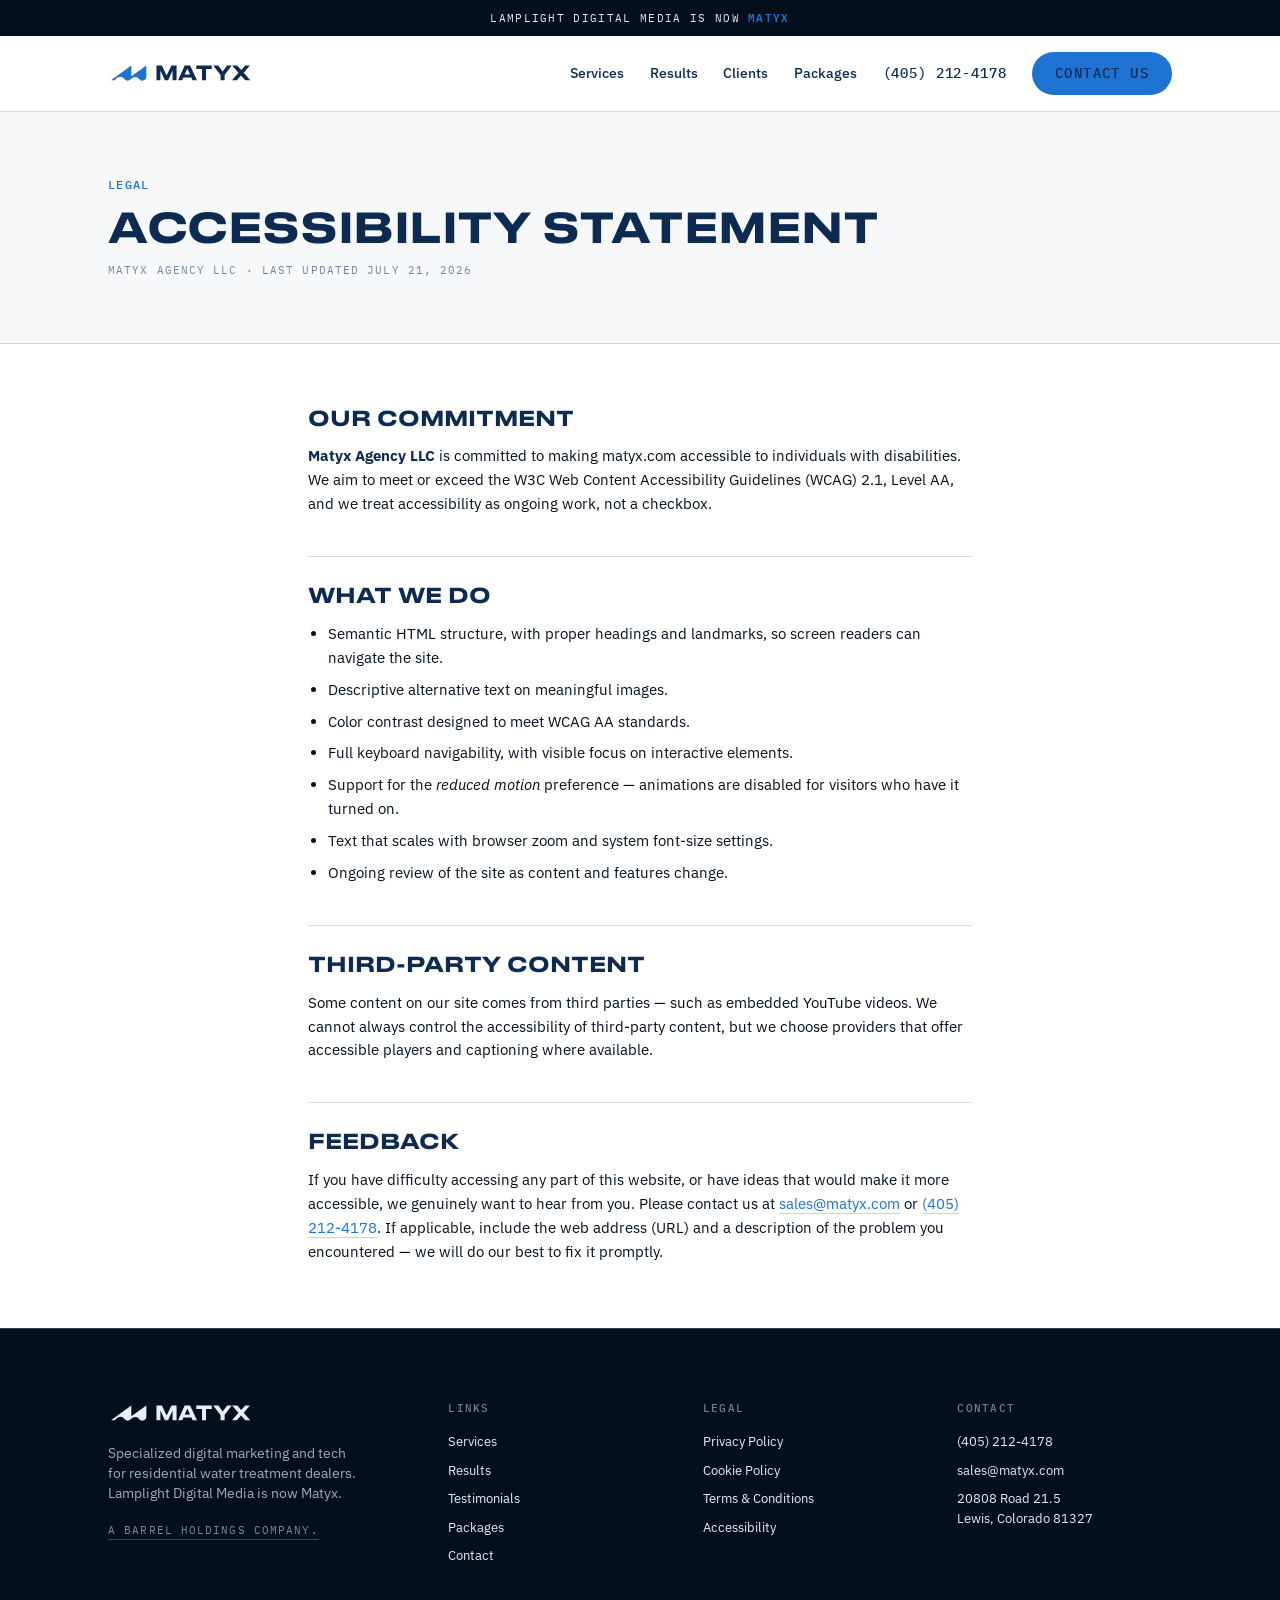
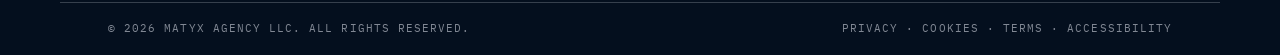
==== accessibility.html @ 0704d893 "Add files via upload" ====
<!DOCTYPE html>
<html lang="en">
<head>
<meta charset="UTF-8">
<meta name="viewport" content="width=device-width, initial-scale=1.0">
<title>Accessibility Statement — Matyx</title>
<meta name="description" content="Matyx Agency LLC's commitment to making matyx.com accessible to everyone.">
<link rel="canonical" href="https://matyxdm.github.io/matyx-landing-page/accessibility.html">
<meta name="theme-color" content="#0D2B52">
<meta property="og:type" content="website">
<meta property="og:site_name" content="Matyx">
<meta property="og:title" content="Accessibility Statement — Matyx">
<meta property="og:description" content="Matyx Agency LLC's commitment to making its website accessible to everyone.">
<meta property="og:url" content="https://matyxdm.github.io/matyx-landing-page/accessibility.html">
<meta property="og:image" content="https://matyxdm.github.io/matyx-landing-page/mom-daughter-green-island.jpg">
<meta name="twitter:card" content="summary_large_image">
<link rel="icon" type="image/svg+xml" href="icon.svg">
<link rel="preconnect" href="https://fonts.googleapis.com">
<link rel="preconnect" href="https://fonts.gstatic.com" crossorigin>
<link href="https://fonts.googleapis.com/css2?family=IBM+Plex+Sans:wght@400;500;600;700&family=IBM+Plex+Mono:wght@400;500;600&display=swap" rel="stylesheet">
<link rel="stylesheet" href="site.css">
</head>
<body>

<div class="announce">Lamplight Digital Media is now <em>Matyx</em></div>

<header class="nav">
  <input type="checkbox" id="navToggle" class="nav-toggle">
  <div class="nav-inner">
    <a class="nav-logo" href="index.html" aria-label="Matyx home"><img src="logo-primary.svg" alt="Matyx"></a>
    <nav class="nav-links" aria-label="Primary">
      <a href="index.html#services">Services</a>
      <a href="index.html#work">Results</a>
      <a href="index.html#testimonials">Clients</a>
      <a href="index.html#packages">Packages</a>
      <a class="nav-phone" href="tel:+14052124178">(405) 212-4178</a>
      <a class="btn btn-blue" href="contact.html">Contact Us</a>
    </nav>
    <label for="navToggle" class="nav-burger" aria-label="Toggle menu"><span></span><span></span><span></span></label>
  </div>
  <nav class="nav-menu" aria-label="Mobile">
    <a href="index.html#services">Services</a>
    <a href="index.html#work">Results</a>
    <a href="index.html#testimonials">Clients</a>
    <a href="index.html#packages">Packages</a>
    <a href="contact.html">Contact</a>
    <a href="tel:+14052124178">Call (405) 212-4178</a>
  </nav>
</header>

<section class="legal-head">
  <div class="wrap legal-head-inner">
    <span class="eyebrow">Legal</span>
    <h1 class="display legal-h1">Accessibility Statement</h1>
    <p class="legal-updated">Matyx Agency LLC &middot; Last updated July 21, 2026</p>
  </div>
</section>

<div class="wrap legal-body">
  <h2>Our commitment</h2>
  <p><strong>Matyx Agency LLC</strong> is committed to making matyx.com accessible to individuals with disabilities. We aim to meet or exceed the W3C Web Content Accessibility Guidelines (WCAG) 2.1, Level AA, and we treat accessibility as ongoing work, not a checkbox.</p>

  <h2>What we do</h2>
  <ul>
    <li>Semantic HTML structure, with proper headings and landmarks, so screen readers can navigate the site.</li>
    <li>Descriptive alternative text on meaningful images.</li>
    <li>Color contrast designed to meet WCAG AA standards.</li>
    <li>Full keyboard navigability, with visible focus on interactive elements.</li>
    <li>Support for the <em>reduced motion</em> preference — animations are disabled for visitors who have it turned on.</li>
    <li>Text that scales with browser zoom and system font-size settings.</li>
    <li>Ongoing review of the site as content and features change.</li>
  </ul>

  <h2>Third-party content</h2>
  <p>Some content on our site comes from third parties — such as embedded YouTube videos. We cannot always control the accessibility of third-party content, but we choose providers that offer accessible players and captioning where available.</p>

  <h2>Feedback</h2>
  <p>If you have difficulty accessing any part of this website, or have ideas that would make it more accessible, we genuinely want to hear from you. Please contact us at <a href="mailto:sales@matyx.com">sales@matyx.com</a> or <a href="tel:+14052124178">(405) 212-4178</a>. If applicable, include the web address (URL) and a description of the problem you encountered — we will do our best to fix it promptly.</p>
</div>

<footer class="footer">
  <div class="wrap footer-inner">
    <div class="footer-brand">
      <img src="logo-ice.svg" alt="Matyx">
      <p>Specialized digital marketing and tech for residential water treatment dealers. Lamplight Digital Media is now Matyx.</p>
      <p class="footer-holdco"><a href="https://barrel-holdings.com" target="_blank" rel="noopener">A Barrel Holdings company.</a></p>
    </div>
    <div>
      <h4>Links</h4>
      <ul>
        <li><a href="index.html#services">Services</a></li>
        <li><a href="index.html#work">Results</a></li>
        <li><a href="index.html#testimonials">Testimonials</a></li>
        <li><a href="index.html#packages">Packages</a></li>
        <li><a href="contact.html">Contact</a></li>
      </ul>
    </div>
    <div>
      <h4>Legal</h4>
      <ul>
        <li><a href="privacy.html">Privacy Policy</a></li>
        <li><a href="cookies.html">Cookie Policy</a></li>
        <li><a href="terms.html">Terms &amp; Conditions</a></li>
        <li><a href="accessibility.html">Accessibility</a></li>
      </ul>
    </div>
    <div>
      <h4>Contact</h4>
      <ul>
        <li><a href="tel:+14052124178">(405) 212-4178</a></li>
        <li><a href="mailto:sales@matyx.com">sales@matyx.com</a></li>
        <li>20808 Road 21.5<br>Lewis, Colorado 81327</li>
      </ul>
    </div>
  </div>
  <div class="wrap footer-bottom">
    <span>© 2026 Matyx Agency LLC. All rights reserved.</span>
    <span><a href="privacy.html">Privacy</a> &middot; <a href="cookies.html">Cookies</a> &middot; <a href="terms.html">Terms</a> &middot; <a href="accessibility.html">Accessibility</a></span>
  </div>
</footer>

<a class="call-bar" href="tel:+14052124178">Call (405) 212-4178</a>
</body>
</html>
---- site.css ----
/* ============================================================
   MATYX — brand tokens (MATYX-BRAND.md v1.0)
   ============================================================ */
@font-face {
  font-family: "Druk Text Wide";
  /* Licensed Commercial Type webfont (web license, matyx.com) */
  src: url("DrukTextWide-Medium-Web.woff2") format("woff2");
  font-weight: 500 800;
  font-display: swap;
}

:root {
  --matyx-blue: #1D72D2;
  --navy:       #0D2B52;
  --midnight:   #040F1E;
  --ice:        #E9EDF5;
  --off-white:  #F7F8FA;
  --white:      #FFFFFF;

  --font-display: "Druk Text Wide", "Archivo", system-ui, sans-serif;
  --font-body:    "IBM Plex Sans", system-ui, sans-serif;
  --font-mono:    "IBM Plex Mono", ui-monospace, monospace;

  --hairline-dark:  rgba(13, 43, 82, 0.16);
  --hairline-ice:   rgba(233, 237, 245, 0.22);

  --pad-x: clamp(20px, 4vw, 48px);
}

* { margin: 0; padding: 0; box-sizing: border-box; }
html { scroll-behavior: smooth; }
body {
  overflow-x: clip;
  font-family: var(--font-body);
  color: var(--midnight);
  background: var(--white);
  -webkit-font-smoothing: antialiased;
  line-height: 1.5;
}
img { display: block; max-width: 100%; }
a { color: inherit; text-decoration: none; }
::selection { background: var(--matyx-blue); color: var(--white); }

/* contained layout */
.wrap { max-width: 1160px; margin-inline: auto; padding-inline: var(--pad-x); }
.section { padding-block: clamp(64px, 8vw, 108px); }
.section-head { margin-bottom: clamp(32px, 4vw, 52px); }
.section-head .eyebrow { color: var(--matyx-blue); margin-bottom: 16px; display: block; }
.section-head p.sub { margin-top: 14px; max-width: 52ch; font-size: 15.5px; color: var(--navy); }

.display {
  font-family: var(--font-display);
  text-transform: uppercase;
  font-weight: 500;
  line-height: 1.0;
  letter-spacing: -0.01em;
}
h2.display { color: var(--navy); font-size: clamp(26px, 3.4vw, 46px); max-width: 22ch; }

.eyebrow {
  font-family: var(--font-mono);
  text-transform: uppercase;
  letter-spacing: 0.11em;
  font-size: 12px;
  font-weight: 500;
}

.btn {
  display: inline-flex;
  align-items: center;
  gap: 10px;
  font-family: var(--font-mono);
  font-size: 12px;
  font-weight: 600;
  letter-spacing: 0.1em;
  text-transform: uppercase;
  padding: 14px 28px;
  border-radius: 999px;
  border: 1px solid transparent;
  cursor: pointer;
  transition: background .22s ease, color .22s ease, border-color .22s ease;
  white-space: nowrap;
}
.btn-blue  { background: var(--matyx-blue); color: var(--white); }
.btn-blue:hover { background: var(--navy); }
.btn-outline-ice { border-color: rgba(233,237,245,.55); color: var(--ice); background: transparent; }
.btn-outline-ice:hover { background: var(--ice); color: var(--navy); border-color: var(--ice); }
.btn-outline-navy { border-color: rgba(13,43,82,.4); color: var(--navy); background: transparent; }
.btn-outline-navy:hover { background: var(--navy); color: var(--ice); border-color: var(--navy); }
.btn-white { background: var(--white); color: var(--navy); }
.btn-white:hover { background: var(--ice); }

.rv { opacity: 0; transform: translateY(20px); transition: opacity .6s cubic-bezier(.2,.65,.25,1), transform .6s cubic-bezier(.2,.65,.25,1); }
.rv.in { opacity: 1; transform: none; }
.rv-d1 { transition-delay: .07s; } .rv-d2 { transition-delay: .14s; } .rv-d3 { transition-delay: .21s; }
@media (prefers-reduced-motion: reduce) {
  .rv { opacity: 1; transform: none; transition: none; }
  html { scroll-behavior: auto; }
}

/* framed grid — the structured container device */
.frame { border: 1px solid var(--hairline-dark); }

/* ============================================================
   ANNOUNCEMENT + NAV
   ============================================================ */
.announce {
  background: var(--midnight);
  color: var(--ice);
  text-align: center;
  padding: 9px var(--pad-x);
  font-family: var(--font-mono);
  font-size: 11px;
  letter-spacing: .12em;
  text-transform: uppercase;
}
.announce em { font-style: normal; color: var(--matyx-blue); font-weight: 600; }

.nav {
  position: sticky;
  top: 0;
  z-index: 100;
  background: var(--white);
  border-bottom: 1px solid var(--hairline-dark);
}
.nav-inner {
  max-width: 1160px;
  margin-inline: auto;
  display: flex;
  align-items: center;
  justify-content: space-between;
  padding: 16px var(--pad-x);
  gap: 24px;
}
.nav-logo img { height: 24px; }
.nav-links { display: flex; align-items: center; gap: clamp(14px, 2vw, 30px); }
.nav-links a { font-size: 14px; font-weight: 500; color: var(--navy); position: relative; }
.nav-links a:not(.btn)::after {
  content: "";
  position: absolute; left: 0; bottom: -4px;
  width: 0; height: 1px;
  background: var(--matyx-blue);
  transition: width .25s ease;
}
.nav-links a:not(.btn):hover::after { width: 100%; }
.nav-links .btn { padding: 10px 22px; }
.nav-phone { font-family: var(--font-mono); font-size: 12px; letter-spacing: .06em; }
@media (max-width: 980px) { .nav-links a:not(.btn) { display: none; } }

/* ============================================================
   HERO — split: copy on solid ground, photo framed at right
   ============================================================ */
.hero { background: var(--white); border-bottom: 1px solid var(--hairline-dark); }
.hero-grid {
  display: grid;
  grid-template-columns: 1.2fr .8fr;
  gap: clamp(28px, 4vw, 52px);
  align-items: center;
  padding-block: clamp(56px, 7vw, 96px);
}
.hero-copy .eyebrow { color: var(--matyx-blue); margin-bottom: 22px; display: block; }
.hero-h1 { color: var(--navy); font-size: clamp(28px, 3.3vw, 47px); }
.hero-h1 span { display: block; }
.hero-h1 .accent { color: var(--matyx-blue); }
.hero-sub { margin-top: 22px; font-size: clamp(15px, 1.25vw, 17px); color: var(--midnight); max-width: 42ch; }
.hero-actions { margin-top: 32px; display: flex; gap: 14px; flex-wrap: wrap; }
.hero-trust { margin-top: 28px; font-family: var(--font-mono); font-size: 11px; letter-spacing: .1em; text-transform: uppercase; color: var(--navy); opacity: .65; }

.hero-media { position: relative; }
.hero-media .photo {
  border: 1px solid var(--hairline-dark);
  aspect-ratio: 4 / 4.6;
  overflow: hidden;
}
.hero-media .photo img { width: 100%; height: 100%; object-fit: cover; object-position: 65% 40%; }
.hero-media .plate {
  position: relative;
  margin-top: 0;
  background: var(--matyx-blue);
  border: 1px solid var(--hairline-dark);
  border-top: none;
  color: var(--white);
  display: flex;
  align-items: center;
  justify-content: space-between;
  gap: 16px;
  padding: 14px 20px;
  overflow: hidden;
}
.hero-media .plate::before {
  content: "";
  position: absolute; inset: 0;
  background: url("water-shader.png") center/cover;
  mix-blend-mode: soft-light;
  opacity: .85;
}
.hero-media .plate > * { position: relative; }
.hero-media .plate .eyebrow { color: var(--white); font-size: 10.5px; }
.hero-media .plate img { height: 18px; }
@media (max-width: 900px) {
  .hero-grid { grid-template-columns: 1fr; }
  .hero-media .photo { aspect-ratio: 16 / 10; }
}

/* hero notification toasts */
.toast {
  position: absolute;
  display: flex;
  align-items: center;
  gap: 10px;
  background: var(--white);
  border: 1px solid var(--hairline-dark);
  padding: 11px 16px;
  max-width: 240px;
}
.toast strong { display: block; font-size: 12.5px; font-weight: 600; color: var(--navy); line-height: 1.3; }
.toast span { font-family: var(--font-mono); font-size: 9px; letter-spacing: .08em; text-transform: uppercase; color: var(--navy); opacity: .55; }
.t-dot { flex: none; width: 8px; height: 8px; border-radius: 50%; background: var(--matyx-blue); }
.toast-1 { left: -34px; top: 14%; animation: toastFloat 5s ease-in-out infinite; }
.toast-2 { right: -18px; bottom: 16%; animation: toastFloat 5s ease-in-out 2.5s infinite; }
@keyframes toastFloat { 0%,100% { transform: translateY(0); } 50% { transform: translateY(-7px); } }
@media (prefers-reduced-motion: reduce) { .toast-1, .toast-2 { animation: none; } }
@media (max-width: 900px) {
  .toast-1 { left: 12px; }
  .toast-2 { right: 12px; }
}

/* ============================================================
   CLIENT LOGOS — quiet, framed strip
   ============================================================ */
.clients { border-bottom: 1px solid var(--hairline-dark); background: var(--off-white); }
.clients-inner { padding-block: 34px; }
.clients-label { text-align: center; margin-bottom: 22px; }
.clients-label .eyebrow { color: var(--navy); opacity: .6; font-size: 11px; }
.logo-row {
  display: flex;
  align-items: center;
  justify-content: center;
  flex-wrap: wrap;
  gap: clamp(24px, 4vw, 52px);
}
.logo-row img {
  height: 40px;
  width: auto;
  max-width: 128px;
  object-fit: contain;
  filter: grayscale(1) brightness(.55) opacity(.55);
  transition: filter .25s ease;
}
.logo-row img:hover { filter: none; }
.clients-networks {
  margin-top: 20px;
  text-align: center;
  font-family: var(--font-mono);
  font-size: 11px;
  letter-spacing: .1em;
  text-transform: uppercase;
  color: var(--navy);
  opacity: .65;
}

/* ============================================================
   DATA / DASHBOARD
   ============================================================ */
.data-grid {
  display: grid;
  grid-template-columns: 1.1fr .9fr;
  gap: clamp(32px, 5vw, 72px);
  align-items: center;
}
.data-copy p { margin-top: 14px; max-width: 48ch; font-size: 15.5px; color: var(--midnight); }
.data-points {
  margin-top: 24px;
  list-style: none;
  border-top: 1px solid var(--hairline-dark);
  display: grid;
}
.data-points li {
  padding: 11px 0;
  border-bottom: 1px solid var(--hairline-dark);
  font-size: 14px;
  color: var(--navy);
  display: flex;
  align-items: baseline;
  gap: 12px;
}
.data-points li::before { content: "→"; color: var(--matyx-blue); font-family: var(--font-mono); font-size: 12px; }
.data-shot { border: 1px solid var(--hairline-dark); background: var(--off-white); padding: 18px 18px 0; max-width: 420px; justify-self: end; }
.data-shot img { width: 100%; border: 1px solid var(--hairline-dark); border-bottom: none; }
.data-shot figcaption { display: block; padding: 12px 2px; font-size: 10px; color: var(--navy); opacity: .6; }
@media (max-width: 900px) {
  .data-grid { grid-template-columns: 1fr; }
  .data-shot { justify-self: start; }
}

/* ============================================================
   MARKET SCAN
   ============================================================ */
.scan-section { background: var(--off-white); border-top: 1px solid var(--hairline-dark); }
.scan-grid {
  display: grid;
  grid-template-columns: .9fr 1.1fr;
  gap: clamp(32px, 5vw, 72px);
  align-items: center;
}
.scan-copy p { margin-top: 14px; max-width: 48ch; font-size: 15.5px; color: var(--midnight); }
.scan-shot { border: 1px solid var(--hairline-dark); background: var(--white); padding: 18px 18px 0; }
.scan-shot img { width: 100%; border: 1px solid var(--hairline-dark); border-bottom: none; }
.scan-shot figcaption { display: block; padding: 12px 2px; font-size: 10px; color: var(--navy); opacity: .6; }
@media (max-width: 900px) {
  .scan-grid { grid-template-columns: 1fr; }
  .scan-shot { order: 2; }
}

/* ============================================================
   COMPARISON
   ============================================================ */
.compare-table { background: var(--white); }
.compare-row {
  display: grid;
  grid-template-columns: minmax(120px, .6fr) 1fr 1fr;
  border-bottom: 1px solid var(--hairline-dark);
}
.compare-row:last-child { border-bottom: none; }
.compare-row > div { padding: 16px 22px; font-size: 14px; }
.compare-row .c-label {
  font-family: var(--font-mono);
  font-size: 10.5px;
  letter-spacing: .1em;
  text-transform: uppercase;
  color: var(--navy);
  opacity: .55;
  align-self: center;
}
.compare-row .c-them { color: var(--navy); opacity: .55; border-left: 1px solid var(--hairline-dark); }
.compare-row .c-us { color: var(--navy); font-weight: 500; border-left: 1px solid var(--hairline-dark); background: rgba(29,114,210,.05); }
.compare-head-row { background: var(--off-white); }
.compare-head-row > div {
  font-family: var(--font-mono);
  font-size: 10.5px;
  letter-spacing: .12em;
  text-transform: uppercase;
  padding-block: 12px;
}
.compare-head-row .c-them { opacity: .55; font-weight: 500; }
.compare-head-row .c-us { color: var(--matyx-blue); font-weight: 600; background: rgba(29,114,210,.08); }
@media (max-width: 760px) {
  .compare-row { grid-template-columns: 1fr; }
  .compare-row > div { border-left: none !important; padding: 10px 18px; }
  .compare-row .c-label { padding-top: 16px; padding-bottom: 0; }
  .compare-row .c-us { padding-bottom: 16px; }
  .compare-head-row { display: none; }
  .compare-row .c-them::before { content: "Them: "; font-family: var(--font-mono); font-size: 10px; text-transform: uppercase; letter-spacing: .08em; }
  .compare-row .c-us::before { content: "Matyx: "; font-family: var(--font-mono); font-size: 10px; text-transform: uppercase; letter-spacing: .08em; color: var(--matyx-blue); }
}

/* ============================================================
   FAQ
   ============================================================ */
.faq-grid {
  display: grid;
  grid-template-columns: .8fr 1.2fr;
  gap: clamp(32px, 5vw, 72px);
  align-items: start;
}
.faq-list { border-top: 1px solid var(--hairline-dark); }
.faq { border-bottom: 1px solid var(--hairline-dark); }
.faq summary {
  cursor: pointer;
  list-style: none;
  display: flex;
  justify-content: space-between;
  align-items: baseline;
  gap: 16px;
  padding: 18px 2px;
  font-size: 15.5px;
  font-weight: 600;
  color: var(--navy);
}
.faq summary::-webkit-details-marker { display: none; }
.faq summary::after { content: "+"; font-family: var(--font-mono); color: var(--matyx-blue); font-size: 16px; }
.faq[open] summary::after { content: "–"; }
.faq p { padding: 0 2px 20px; font-size: 14.5px; color: var(--midnight); max-width: 62ch; }
@media (max-width: 900px) { .faq-grid { grid-template-columns: 1fr; } }

/* ============================================================
   TRUST ROW (packages)
   ============================================================ */
.trust-row {
  display: grid;
  grid-template-columns: repeat(3, 1fr);
  border: 1px solid var(--hairline-ice);
  border-top: none;
}
.trust-cell { padding: 20px 26px 24px; border-right: 1px solid var(--hairline-ice); }
.trust-cell:last-child { border-right: none; }
.trust-cell h3 {
  font-family: var(--font-mono);
  font-size: 11.5px;
  font-weight: 600;
  letter-spacing: .1em;
  text-transform: uppercase;
  color: var(--matyx-blue);
  margin-bottom: 6px;
}
.trust-cell p { font-size: 13.5px; color: rgba(233,237,245,.85); }
@media (max-width: 700px) {
  .trust-row { grid-template-columns: 1fr; }
  .trust-cell { border-right: none; border-bottom: 1px solid var(--hairline-ice); }
  .trust-cell:last-child { border-bottom: none; }
}

/* ============================================================
   STICKY CALL BAR (mobile)
   ============================================================ */
.call-bar { display: none; }
@media (max-width: 760px) {
  .call-bar {
    display: block;
    position: fixed;
    left: 0; right: 0; bottom: 0;
    z-index: 200;
    background: var(--matyx-blue);
    color: var(--white);
    text-align: center;
    font-family: var(--font-mono);
    font-size: 13px;
    font-weight: 600;
    letter-spacing: .1em;
    text-transform: uppercase;
    padding: 15px 16px calc(15px + env(safe-area-inset-bottom, 0px));
  }
  .footer-bottom { padding-bottom: 74px; }
}

/* ============================================================
   ABOUT — short, two-column
   ============================================================ */
.about-grid {
  display: grid;
  grid-template-columns: 1fr 1fr;
  gap: clamp(32px, 5vw, 80px);
  align-items: start;
}
.about-right p { font-size: 16px; color: var(--midnight); max-width: 50ch; }
.about-right .stat { margin-top: 28px; display: flex; align-items: baseline; gap: 14px; }
.about-right .stat .num { font-family: var(--font-display); font-size: 40px; color: var(--matyx-blue); line-height: 1; }
.about-right .stat .lbl { font-family: var(--font-mono); font-size: 11px; letter-spacing: .11em; text-transform: uppercase; color: var(--navy); opacity: .7; }
.pillar-row {
  margin-top: clamp(36px, 5vw, 56px);
  display: grid;
  grid-template-columns: repeat(4, 1fr);
}
.pillar-row .cell { padding: 22px 24px 26px; border-right: 1px solid var(--hairline-dark); }
.pillar-row .cell:last-child { border-right: none; }
.pillar-row h3 { font-family: var(--font-mono); font-size: 12px; letter-spacing: .1em; text-transform: uppercase; color: var(--navy); margin-bottom: 8px; }
.pillar-row p { font-size: 13.5px; color: var(--midnight); }
@media (max-width: 900px) {
  .about-grid { grid-template-columns: 1fr; }
  .pillar-row { grid-template-columns: 1fr 1fr; }
  .pillar-row .cell { border-bottom: 1px solid var(--hairline-dark); }
  .pillar-row .cell:nth-child(2n) { border-right: none; }
  .pillar-row .cell:nth-child(n+3) { border-bottom: none; }
}

/* ============================================================
   SERVICES — framed 3×2, one-liners
   ============================================================ */
.services-grid { display: grid; grid-template-columns: repeat(3, 1fr); }
.service {
  padding: 30px 28px 34px;
  border-right: 1px solid var(--hairline-dark);
  transition: background .3s ease;
}
.service:nth-child(3n) { border-right: none; }
.service:nth-child(-n+3) { border-bottom: 1px solid var(--hairline-dark); }
.service:hover { background: var(--off-white); }
.service .num { font-family: var(--font-mono); font-size: 11px; letter-spacing: .12em; color: var(--matyx-blue); display: block; margin-bottom: 16px; }
.service h3 { font-size: 16.5px; font-weight: 600; color: var(--navy); line-height: 1.3; margin-bottom: 10px; }
.service p { font-size: 14px; color: var(--midnight); }
@media (max-width: 900px) {
  .services-grid { grid-template-columns: 1fr; }
  .service { border-right: none !important; border-bottom: 1px solid var(--hairline-dark); }
  .service:last-child { border-bottom: none; }
}

/* ============================================================
   METRICS — navy band, contained content
   ============================================================ */
.metrics-band { background: var(--navy); position: relative; overflow: hidden; }
.metrics-band::before {
  content: "";
  position: absolute; inset: 0;
  background: url("water-shader.png") center/cover;
  mix-blend-mode: soft-light;
  opacity: .22;
}
.metrics-grid {
  position: relative;
  display: grid;
  grid-template-columns: repeat(4, 1fr);
  padding-block: clamp(44px, 5vw, 64px);
}
.metric { padding-inline: 28px; border-right: 1px solid var(--hairline-ice); }
.metric:first-child { padding-left: 0; }
.metric:last-child { border-right: none; }
.metric .num { font-family: var(--font-display); font-size: clamp(30px, 3vw, 46px); color: var(--white); line-height: 1; }
.metric .num em { font-style: normal; color: var(--matyx-blue); }
.metric .lbl { margin-top: 10px; font-family: var(--font-mono); font-size: 10.5px; letter-spacing: .1em; text-transform: uppercase; color: var(--ice); opacity: .8; }
.metric .src { margin-top: 6px; font-family: var(--font-mono); font-size: 9.5px; letter-spacing: .08em; text-transform: uppercase; color: var(--matyx-blue); }
@media (max-width: 900px) {
  .metrics-grid { grid-template-columns: 1fr 1fr; gap: 32px 0; }
  .metric:nth-child(2) { border-right: none; }
  .metric:nth-child(3) { padding-left: 0; }
}

/* ============================================================
   WORK — 3 framed case cards
   ============================================================ */
.work-grid { display: grid; grid-template-columns: repeat(3, 1fr); gap: 24px; }
.case {
  border: 1px solid var(--hairline-dark);
  padding: 28px 28px 30px;
  display: flex;
  flex-direction: column;
  gap: 14px;
  transition: background .3s ease;
}
.case:hover { background: var(--off-white); }
.case .tag { font-family: var(--font-mono); font-size: 10.5px; letter-spacing: .12em; text-transform: uppercase; color: var(--navy); opacity: .6; }
.case .result { font-family: var(--font-display); text-transform: uppercase; font-size: clamp(28px, 2.6vw, 40px); line-height: 1; color: var(--matyx-blue); }
.case .result small { display: block; font-size: .42em; color: var(--navy); margin-top: 8px; }
.case p { font-size: 14px; }
.case ul { list-style: none; display: flex; flex-wrap: wrap; gap: 7px; margin-top: auto; padding-top: 8px; }
.case li {
  font-family: var(--font-mono);
  font-size: 9.5px;
  letter-spacing: .08em;
  text-transform: uppercase;
  color: var(--navy);
  border: 1px solid var(--hairline-dark);
  padding: 5px 10px;
}
@media (max-width: 900px) { .work-grid { grid-template-columns: 1fr; } }

/* ============================================================
   TESTIMONIALS — 2 videos + 4 short quotes
   ============================================================ */
.testi-section { background: var(--off-white); border-block: 1px solid var(--hairline-dark); }
.video-grid { display: grid; grid-template-columns: 1fr 1fr; gap: 24px; margin-bottom: 24px; }
.video-card { border: 1px solid var(--hairline-dark); background: var(--white); }
.video-card .embed { aspect-ratio: 16 / 9; }
.video-card iframe { width: 100%; height: 100%; display: block; border: 0; }
.video-card .cap {
  display: flex;
  justify-content: space-between;
  gap: 12px;
  padding: 14px 18px;
  border-top: 1px solid var(--hairline-dark);
}
.video-card .cap .who { font-weight: 600; font-size: 13.5px; color: var(--navy); }
.video-card .cap .eyebrow { font-size: 10px; color: var(--navy); opacity: .55; }
.quote-grid { display: grid; grid-template-columns: 1fr 1fr; gap: 24px; }
.quote-card {
  border: 1px solid var(--hairline-dark);
  background: var(--white);
  padding: 26px 28px;
  display: flex;
  flex-direction: column;
  gap: 14px;
}
.quote-card .stars { color: var(--matyx-blue); font-size: 12px; letter-spacing: 4px; }
.quote-card blockquote { font-size: 15px; color: var(--midnight); }
.quote-card figcaption { margin-top: auto; }
.quote-card .who { font-weight: 600; font-size: 13px; color: var(--navy); display: inline; }
.quote-card .co { font-family: var(--font-mono); font-size: 10.5px; letter-spacing: .09em; text-transform: uppercase; color: var(--navy); opacity: .6; margin-top: 4px; }
@media (max-width: 900px) { .video-grid, .quote-grid { grid-template-columns: 1fr; } }

/* ============================================================
   PACKAGES — framed 4-col, trimmed
   ============================================================ */
.packages-section { background: var(--midnight); position: relative; overflow: hidden; }
.packages-watermark {
  position: absolute; right: -8%; top: -14%;
  width: 46vw; min-width: 480px;
  opacity: .07; pointer-events: none;
}
.packages-watermark path { fill: none; stroke: var(--ice); stroke-width: 1; }
.packages-section .section-head h2 { color: var(--ice); }
.packages-section .section-head p.sub { color: rgba(233,237,245,.75); }
.packages-grid {
  position: relative;
  display: grid;
  grid-template-columns: repeat(4, 1fr);
  border: 1px solid var(--hairline-ice);
}
.pack {
  padding: 30px 26px 34px;
  border-right: 1px solid var(--hairline-ice);
  display: flex;
  flex-direction: column;
  gap: 16px;
}
.pack:last-child { border-right: none; }
.pack.popular { background: rgba(29,114,210,.14); }
.pack-tag {
  font-family: var(--font-mono);
  font-size: 9.5px;
  letter-spacing: .12em;
  text-transform: uppercase;
  color: var(--white);
  background: var(--matyx-blue);
  padding: 4px 9px;
  align-self: flex-start;
}
.pack-name { font-family: var(--font-display); text-transform: uppercase; font-size: clamp(20px, 1.8vw, 26px); color: var(--white); line-height: 1; }
.pack-base { font-family: var(--font-mono); font-size: 10.5px; letter-spacing: .1em; text-transform: uppercase; color: rgba(233,237,245,.5); }
.pack ul { list-style: none; display: grid; gap: 9px; }
.pack li { font-size: 13px; color: rgba(233,237,245,.9); display: flex; align-items: baseline; gap: 10px; }
.pack li::before { content: "→"; color: var(--matyx-blue); font-family: var(--font-mono); font-size: 11px; }
.pack .btn { align-self: flex-start; margin-top: auto; }
@media (max-width: 1000px) {
  .packages-grid { grid-template-columns: 1fr 1fr; }
  .pack { border-bottom: 1px solid var(--hairline-ice); }
  .pack:nth-child(2n) { border-right: none; }
  .pack:nth-child(n+3) { border-bottom: none; }
}
@media (max-width: 600px) {
  .packages-grid { grid-template-columns: 1fr; }
  .pack { border-right: none !important; border-bottom: 1px solid var(--hairline-ice); }
  .pack:last-child { border-bottom: none; }
}

/* ============================================================
   PROCESS — one tight row
   ============================================================ */
.process-grid { display: grid; grid-template-columns: repeat(4, 1fr); }
.process-note {
  margin-top: 18px;
  font-family: var(--font-mono);
  font-size: 11px;
  letter-spacing: .08em;
  text-transform: uppercase;
  color: var(--navy);
  opacity: .65;
}
.step { padding: 24px 22px 28px; border-right: 1px solid var(--hairline-dark); }
.step:last-child { border-right: none; }
.step-num { font-family: var(--font-mono); font-size: 11px; letter-spacing: .12em; color: var(--matyx-blue); display: block; margin-bottom: 14px; }
.step h3 { font-size: 14.5px; font-weight: 600; color: var(--navy); margin-bottom: 6px; }
.step p { font-size: 13px; color: var(--midnight); }
@media (max-width: 900px) {
  .process-grid { grid-template-columns: 1fr; }
  .step { border-right: none; border-bottom: 1px solid var(--hairline-dark); display: grid; grid-template-columns: 64px 1fr; gap: 0 16px; align-items: baseline; }
  .step .step-num { margin-bottom: 0; }
  .step h3 { grid-column: 2; }
  .step p { grid-column: 2; }
  .step:last-child { border-bottom: none; }
}

/* ============================================================
   BLOG — 3 compact cards
   ============================================================ */
.blog-grid { display: grid; grid-template-columns: repeat(3, 1fr); gap: 24px; }
.post {
  border: 1px solid var(--hairline-dark);
  padding: 24px 26px 26px;
  display: flex;
  flex-direction: column;
  gap: 12px;
  transition: background .3s ease;
}
.post:hover { background: var(--off-white); }
.post .date { font-family: var(--font-mono); font-size: 10.5px; letter-spacing: .11em; text-transform: uppercase; color: var(--navy); opacity: .55; }
.post h3 { font-size: 16.5px; font-weight: 600; color: var(--navy); line-height: 1.35; }
.post .more { font-family: var(--font-mono); font-size: 10.5px; letter-spacing: .1em; text-transform: uppercase; color: var(--matyx-blue); margin-top: auto; }
@media (max-width: 900px) { .blog-grid { grid-template-columns: 1fr; } }

/* ============================================================
   CTA — shader band, contained copy
   ============================================================ */
.cta {
  position: relative;
  background: linear-gradient(155deg, var(--matyx-blue) 0%, var(--navy) 72%, var(--midnight) 100%);
  overflow: hidden;
}
.cta::before {
  content: "";
  position: absolute; inset: 0;
  background: url("water-shader.png") center/cover;
  mix-blend-mode: soft-light;
  opacity: .55;
}
.cta::after {
  content: "";
  position: absolute; inset: 0;
  background: radial-gradient(ellipse at center, rgba(4,15,30,0) 30%, rgba(4,15,30,.5) 100%);
  pointer-events: none;
}
.cta-inner {
  position: relative;
  z-index: 2;
  padding-block: clamp(72px, 9vw, 128px);
  display: flex;
  flex-direction: column;
  align-items: center;
  text-align: center;
  gap: 26px;
}
.cta-inner .eyebrow { color: var(--ice); opacity: .85; }
.cta .cta-h2 { color: var(--white); font-size: clamp(30px, 4.4vw, 64px); max-width: 18ch; }
.cta-actions { display: flex; gap: 14px; flex-wrap: wrap; justify-content: center; }
.cta-note { font-family: var(--font-mono); font-size: 11px; letter-spacing: .1em; text-transform: uppercase; color: rgba(233,237,245,.65); }

/* ============================================================
   FOOTER
   ============================================================ */
.footer { background: var(--midnight); color: var(--ice); border-top: 1px solid var(--hairline-ice); }
.footer-inner {
  padding-block: clamp(48px, 6vw, 72px) 36px;
  display: grid;
  grid-template-columns: 1.4fr 1fr 1fr 1fr;
  gap: 40px;
}
.footer-brand img { height: 24px; margin-bottom: 18px; }
.footer-brand p { max-width: 32ch; font-size: 13.5px; color: rgba(233,237,245,.7); }
.footer-holdco { margin-top: 16px; }
.footer-holdco a {
  font-family: var(--font-mono);
  font-size: 11px;
  letter-spacing: .1em;
  text-transform: uppercase;
  color: rgba(233,237,245,.55);
  border-bottom: 1px solid rgba(233,237,245,.25);
  padding-bottom: 2px;
  transition: color .2s ease, border-color .2s ease;
}
.footer-holdco a:hover { color: var(--matyx-blue); border-color: var(--matyx-blue); }
.footer h4 {
  font-family: var(--font-mono);
  font-size: 10.5px;
  font-weight: 500;
  letter-spacing: .12em;
  text-transform: uppercase;
  color: rgba(233,237,245,.5);
  margin-bottom: 16px;
}
.footer ul { list-style: none; display: grid; gap: 9px; }
.footer ul a, .footer ul li { font-size: 13px; color: var(--ice); transition: color .2s ease; }
.footer ul a:hover { color: var(--matyx-blue); }
.footer-bottom {
  border-top: 1px solid var(--hairline-ice);
  padding-block: 18px;
  display: flex;
  justify-content: space-between;
  gap: 16px;
  flex-wrap: wrap;
  font-family: var(--font-mono);
  font-size: 10.5px;
  letter-spacing: .1em;
  text-transform: uppercase;
  color: rgba(233,237,245,.55);
}
@media (max-width: 900px) { .footer-inner { grid-template-columns: 1fr 1fr; gap: 32px; } }
@media (max-width: 560px) { .footer-inner { grid-template-columns: 1fr; } }

/* ============================================================
   LEGAL PAGES
   ============================================================ */
.legal-head { background: var(--off-white); border-bottom: 1px solid var(--hairline-dark); }
.legal-head-inner { padding-block: clamp(40px, 5vw, 64px); }
.legal-head .eyebrow { color: var(--matyx-blue); display: block; margin-bottom: 14px; }
.legal-h1 { color: var(--navy); font-size: clamp(26px, 3.2vw, 44px); }
.legal-updated { margin-top: 14px; font-family: var(--font-mono); font-size: 11px; letter-spacing: .1em; text-transform: uppercase; color: var(--navy); opacity: .55; }
.legal-body { max-width: 760px; padding-block: clamp(40px, 5vw, 72px); }
.legal-body h2 {
  font-family: var(--font-display);
  text-transform: uppercase;
  font-weight: 500;
  font-size: clamp(17px, 1.6vw, 22px);
  color: var(--navy);
  line-height: 1.1;
  margin: 40px 0 14px;
  padding-top: 28px;
  border-top: 1px solid var(--hairline-dark);
}
.legal-body h2:first-child { margin-top: 0; padding-top: 0; border-top: none; }
.legal-body h3 { font-size: 15px; font-weight: 600; color: var(--navy); margin: 22px 0 8px; }
.legal-body p, .legal-body li { font-size: 14.5px; color: var(--midnight); line-height: 1.65; }
.legal-body p + p { margin-top: 12px; }
.legal-body ul, .legal-body ol { margin: 12px 0 12px 20px; display: grid; gap: 8px; }
.legal-body a { color: var(--matyx-blue); border-bottom: 1px solid rgba(29,114,210,.3); }
.legal-body a:hover { border-color: var(--matyx-blue); }
.legal-body strong { color: var(--navy); }
.legal-table { width: 100%; border-collapse: collapse; margin: 16px 0; border: 1px solid var(--hairline-dark); }
.legal-table th {
  font-family: var(--font-mono);
  font-size: 10.5px;
  letter-spacing: .1em;
  text-transform: uppercase;
  text-align: left;
  color: var(--navy);
  background: var(--off-white);
  padding: 10px 14px;
  border-bottom: 1px solid var(--hairline-dark);
}
.legal-table td { font-size: 13.5px; padding: 12px 14px; border-bottom: 1px solid var(--hairline-dark); vertical-align: top; }
.legal-table tr:last-child td { border-bottom: none; }
.legal-table td:first-child { font-weight: 600; color: var(--navy); white-space: nowrap; }
.footer-bottom a { color: inherit; transition: color .2s ease; }
.footer-bottom a:hover { color: var(--matyx-blue); }

/* ============================================================
   MOBILE NAV (hamburger) + mobile input fix
   ============================================================ */
.nav-toggle { display: none; }
.nav-burger { display: none; }
.nav-menu { display: none; }
@media (max-width: 980px) {
  .nav-burger {
    display: flex;
    flex-direction: column;
    justify-content: center;
    gap: 5px;
    width: 40px;
    height: 40px;
    padding: 8px;
    cursor: pointer;
    border: 1px solid var(--hairline-dark);
    flex: none;
  }
  .nav-burger span {
    display: block;
    height: 2px;
    background: var(--navy);
    transition: transform .25s ease, opacity .25s ease;
  }
  .nav-toggle:checked ~ .nav-inner .nav-burger span:nth-child(1) { transform: translateY(7px) rotate(45deg); }
  .nav-toggle:checked ~ .nav-inner .nav-burger span:nth-child(2) { opacity: 0; }
  .nav-toggle:checked ~ .nav-inner .nav-burger span:nth-child(3) { transform: translateY(-7px) rotate(-45deg); }
  .nav-toggle:checked ~ .nav-menu { display: block; }
  .nav-menu {
    border-top: 1px solid var(--hairline-dark);
    background: var(--white);
  }
  .nav-menu a {
    display: block;
    padding: 15px var(--pad-x);
    font-size: 15px;
    font-weight: 500;
    color: var(--navy);
    border-bottom: 1px solid var(--hairline-dark);
  }
  .nav-menu a:last-child { border-bottom: none; font-family: var(--font-mono); font-size: 13px; color: var(--matyx-blue); }
}
@media (max-width: 760px) {
  /* 16px+ prevents iOS auto-zoom on focus */
  .field input, .field textarea, .field select { font-size: 16px; }
}
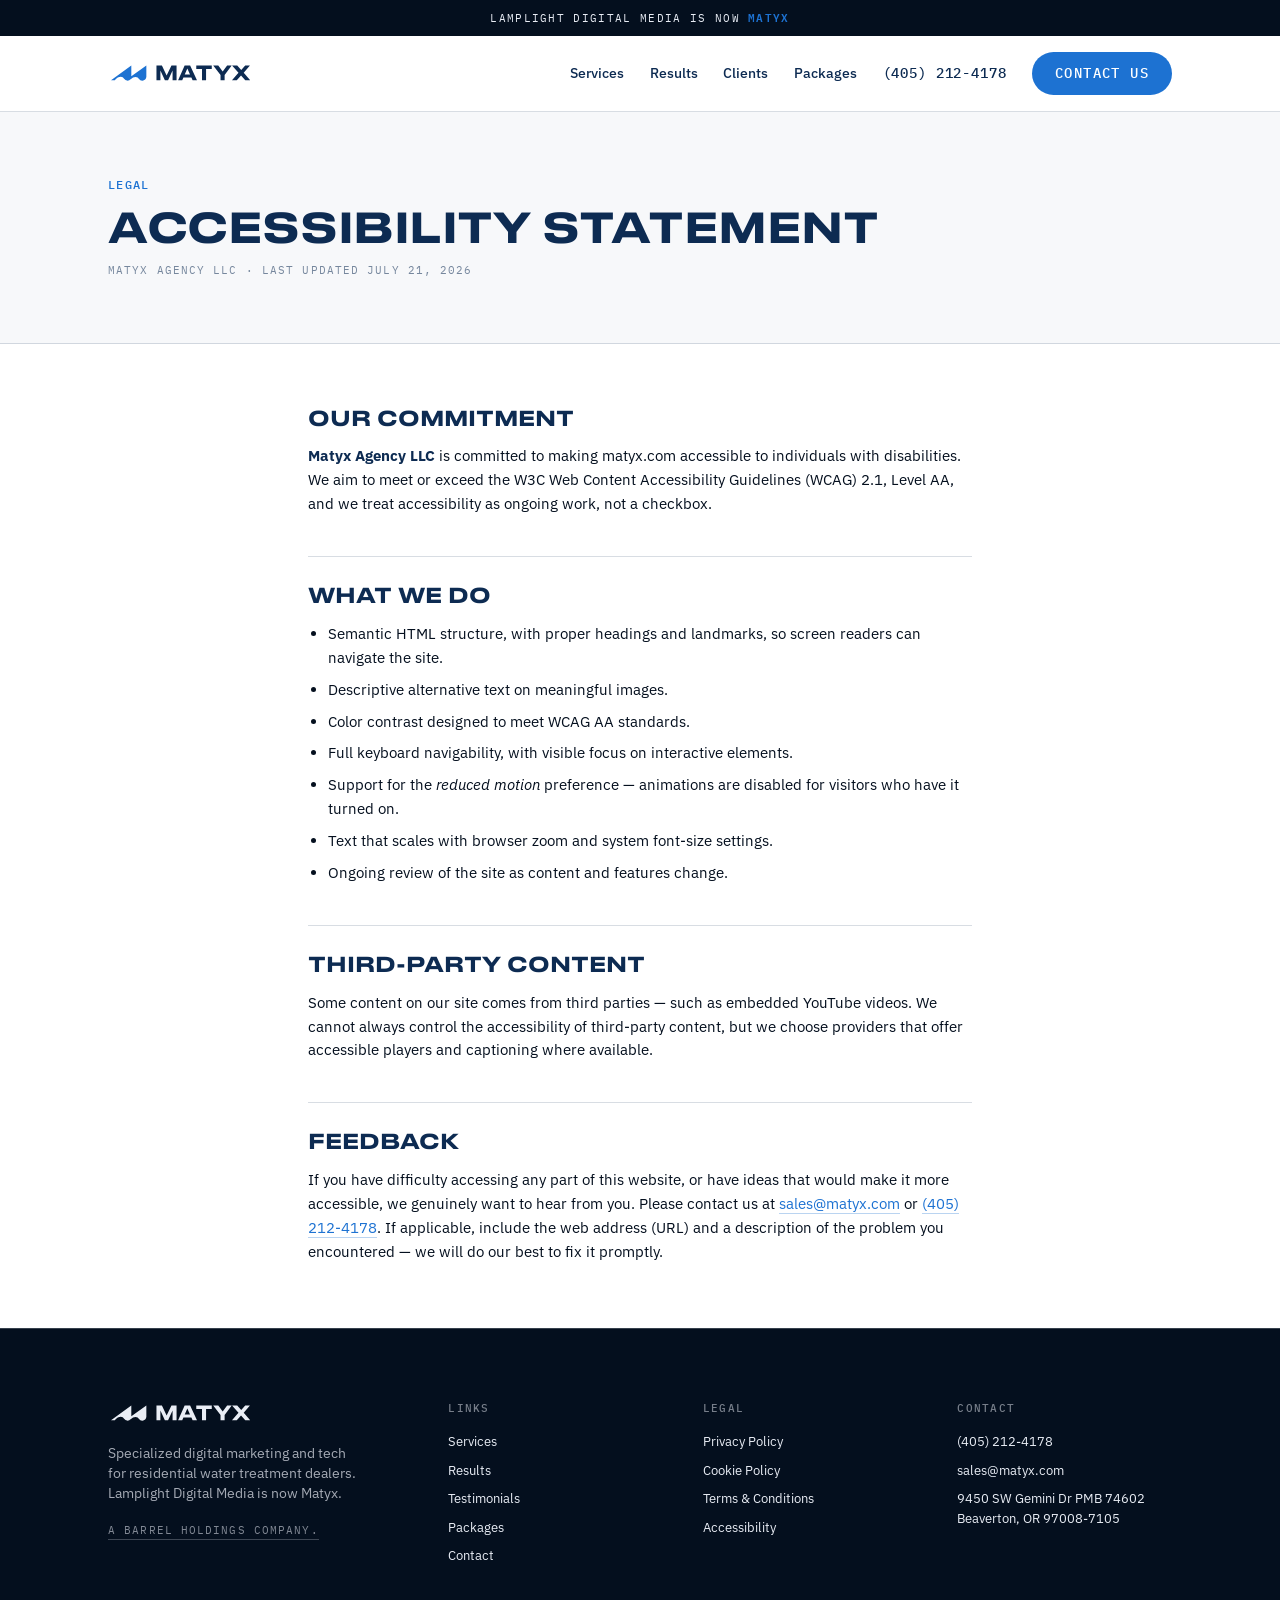
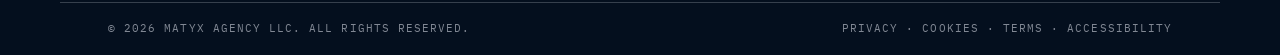
==== commit 25af2252: "Address Update in pages, schema and llms.txt. Contact button font color fix." ====
--- a/accessibility.html
+++ b/accessibility.html
@@ -109,7 +109,7 @@
       <ul>
         <li><a href="tel:+14052124178">(405) 212-4178</a></li>
         <li><a href="mailto:sales@matyx.com">sales@matyx.com</a></li>
-        <li>20808 Road 21.5<br>Lewis, Colorado 81327</li>
+        <li>9450 SW Gemini Dr PMB 74602<br>Beaverton, OR 97008-7105</li>
       </ul>
     </div>
   </div>
--- a/site.css
+++ b/site.css
@@ -144,6 +144,8 @@
 }
 .nav-links a:not(.btn):hover::after { width: 100%; }
 .nav-links .btn { padding: 10px 22px; }
+.nav-links .btn-blue,
+.nav-links .btn-blue:hover { color: var(--white); }
 .nav-phone { font-family: var(--font-mono); font-size: 12px; letter-spacing: .06em; }
 @media (max-width: 980px) { .nav-links a:not(.btn) { display: none; } }
 
